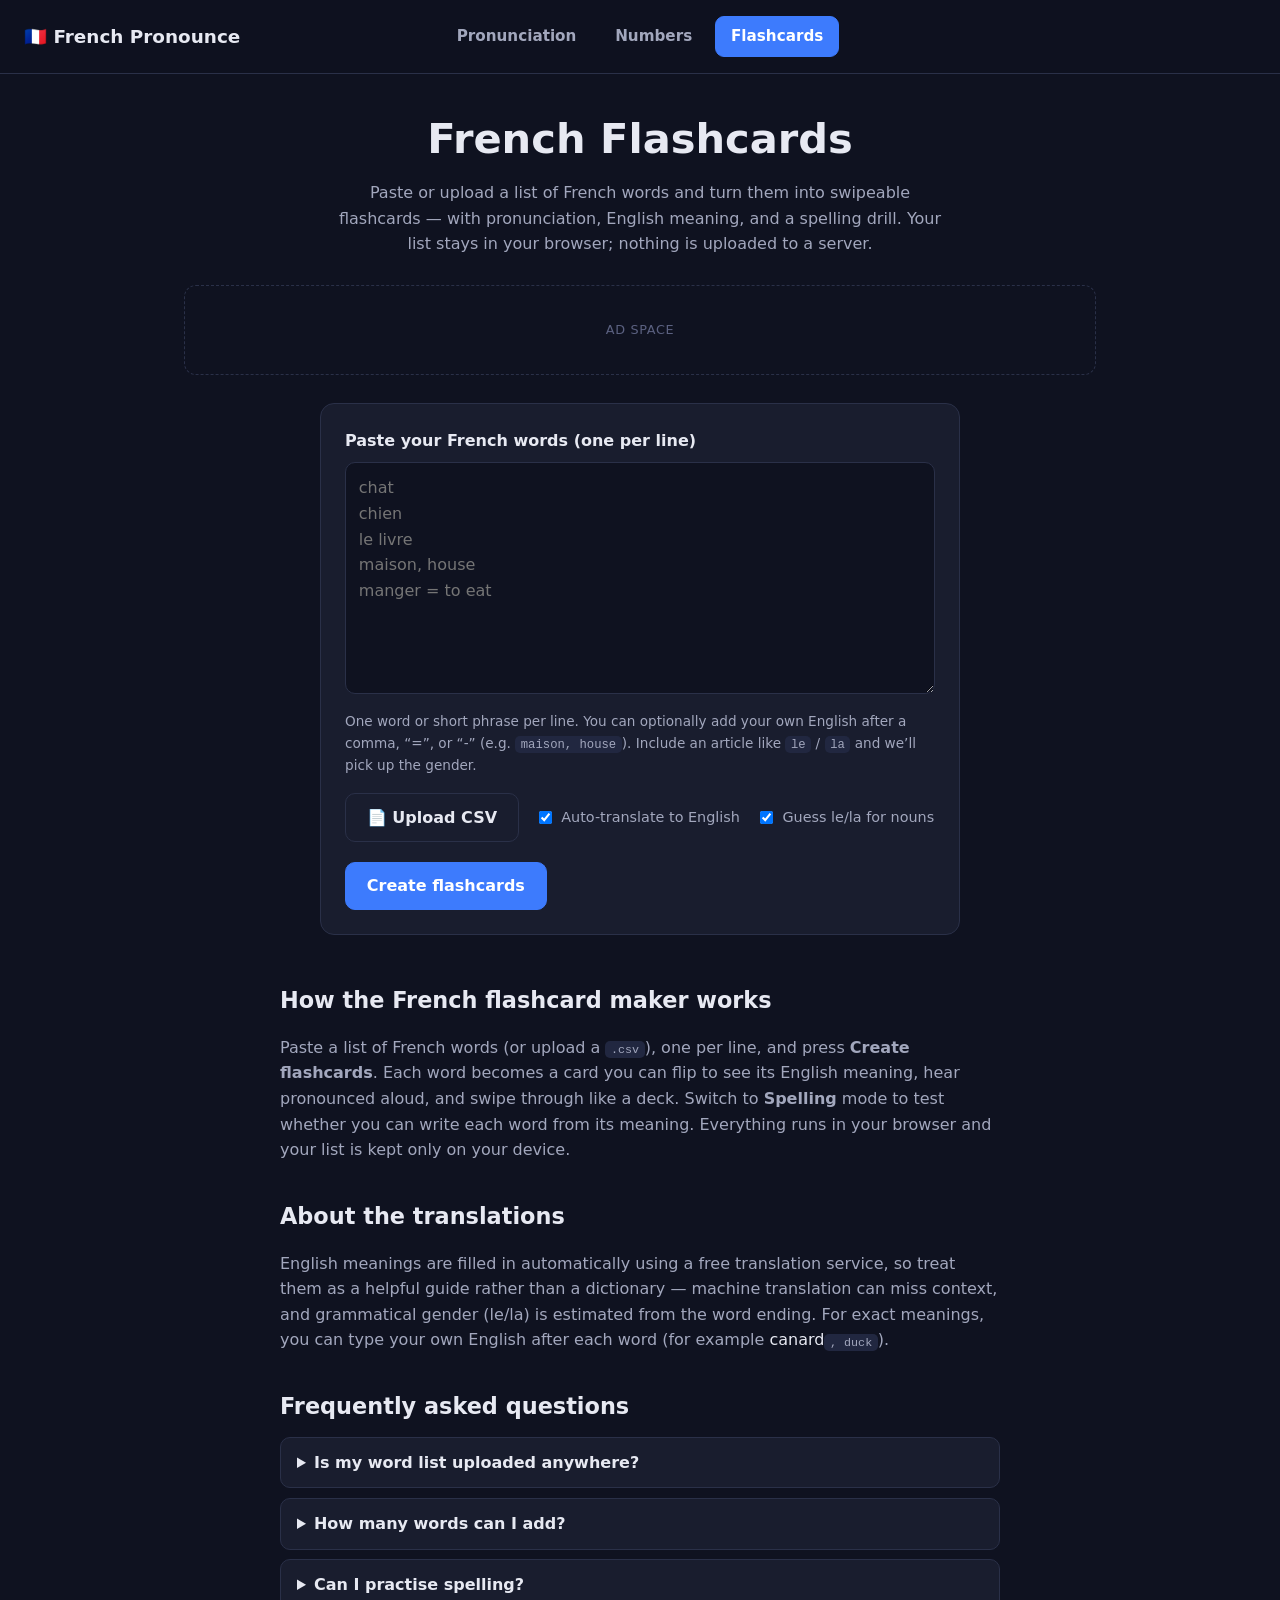
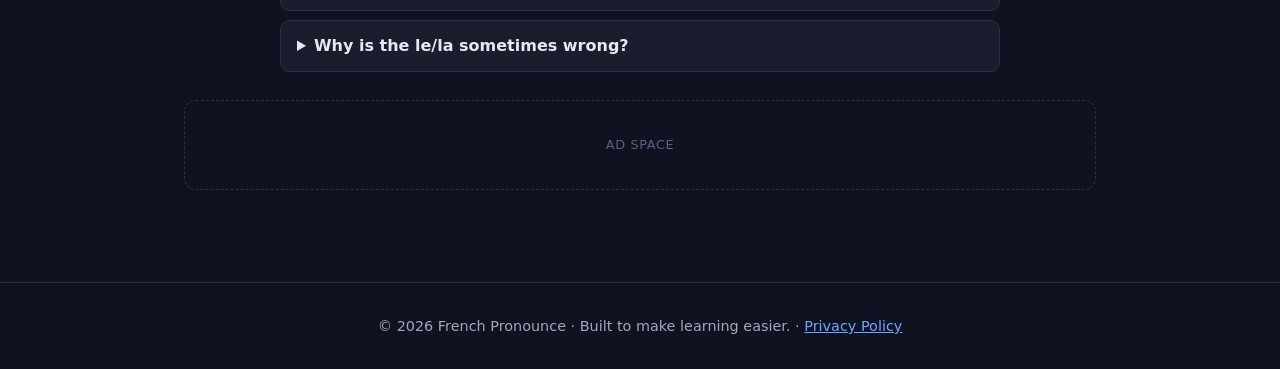
==== flashcards.html @ 73d0547c "Add flashcards feature New /flashcards.html page: paste or upload a CSV of French words and turn the" ====
<!DOCTYPE html>
<html lang="en">
<head>
  <meta charset="UTF-8" />
  <meta name="viewport" content="width=device-width, initial-scale=1.0" />

  <!-- ===== Google AdSense ===== -->
  <script async src="https://pagead2.googlesyndication.com/pagead/js/adsbygoogle.js?client=ca-pub-7837428081652147"
     crossorigin="anonymous"></script>

  <!-- ===== SEO ===== -->
  <title>French Flashcards Maker: Paste Words, Practise Free</title>
  <meta name="description" content="Turn any list of French words into instant flashcards. Auto-translated meanings, pronunciation, swipe to review, and a spelling drill. Paste or upload a CSV — free, all in your browser." />
  <meta name="keywords" content="French flashcards, French vocabulary practice, French spelling practice, learn French words, French flashcard maker, French vocabulary trainer" />
  <meta name="robots" content="index, follow" />
  <meta name="theme-color" content="#0f1220" />
  <link rel="canonical" href="https://frenchpronounce.com/flashcards.html" />
  <link rel="icon" href="favicon.svg" type="image/svg+xml" />

  <meta property="og:type" content="website" />
  <meta property="og:site_name" content="French Pronounce" />
  <meta property="og:title" content="French Flashcards Maker — Paste Words, Practise Free" />
  <meta property="og:description" content="Turn any list of French words into instant flashcards with pronunciation, meanings, and a spelling drill." />
  <meta property="og:url" content="https://frenchpronounce.com/flashcards.html" />
  <meta property="og:locale" content="en_US" />
  <meta property="og:image" content="https://frenchpronounce.com/og-image.png" />
  <meta name="twitter:card" content="summary_large_image" />
  <meta name="twitter:image" content="https://frenchpronounce.com/og-image.png" />

  <link rel="stylesheet" href="styles.css" />
</head>
<body>
  <nav class="nav">
    <a class="nav__brand" href="/">🇫🇷 French Pronounce</a>
    <div class="nav__links">
      <a href="/">Pronunciation</a>
      <a href="/numbers.html">Numbers</a>
      <a href="/flashcards.html" class="active">Flashcards</a>
    </div>
  </nav>

  <main>
    <div class="intro">
      <h1>French Flashcards</h1>
      <p>Paste or upload a list of French words and turn them into swipeable flashcards — with pronunciation, English meaning, and a spelling drill. Your list stays in your browser; nothing is uploaded to a server.</p>
    </div>

    <!-- Ad space (top) -->
    <aside class="ad-slot" aria-hidden="true">Ad space</aside>

    <!-- Shown only if the browser has no French voice installed -->
    <div id="voiceWarning" class="warn" hidden>
      Your device doesn’t seem to have a French voice installed, so playback may
      sound off. On Windows you can add one under
      <strong>Settings → Time &amp; language → Language &amp; region → Add a language → French</strong>.
    </div>

    <!-- ===== INPUT PANEL ===== -->
    <section id="inputPanel" class="fc-input">
      <label class="fc-label" for="pasteBox">Paste your French words (one per line)</label>
      <textarea id="pasteBox" rows="8" spellcheck="false"
        placeholder="chat&#10;chien&#10;le livre&#10;maison, house&#10;manger = to eat"></textarea>
      <p class="fc-help">
        One word or short phrase per line. You can optionally add your own English
        after a comma, “=”, or “-” (e.g. <code>maison, house</code>). Include an
        article like <code>le</code> / <code>la</code> and we’ll pick up the gender.
      </p>

      <div class="fc-input__row">
        <label class="fc-file">
          <input type="file" id="csvFile" accept=".csv,text/csv" hidden />
          <span class="btn btn--ghost">📄 Upload CSV</span>
        </label>
        <label class="fc-check"><input type="checkbox" id="autoTranslate" checked /> Auto-translate to English</label>
        <label class="fc-check"><input type="checkbox" id="guessGender" checked /> Guess le/la for nouns</label>
      </div>

      <button id="createBtn" class="btn" type="button">Create flashcards</button>
      <p id="inputMsg" class="fc-msg" hidden></p>
    </section>

    <!-- ===== DECK PANEL ===== -->
    <section id="deckPanel" hidden>
      <div class="fc-toolbar">
        <div class="fc-modes">
          <button class="pill active" data-mode="cards" type="button">Cards</button>
          <button class="pill" data-mode="spell" type="button">Spelling</button>
        </div>
        <div class="fc-actions">
          <button id="shuffleBtn" class="btn btn--ghost" type="button">🔀 Shuffle</button>
          <button id="restartBtn" class="btn btn--ghost" type="button">New list</button>
        </div>
      </div>

      <p id="progress" class="fc-progress"></p>
      <div id="translateStatus" class="fc-translate" hidden></div>

      <!-- CARDS MODE -->
      <div id="cardsMode">
        <div id="card" class="fc-card" role="button" tabindex="0" aria-label="Flashcard, tap to flip">
          <div class="fc-card__inner">
            <div class="fc-card__face fc-card__front">
              <span id="cardArticle" class="fc-card__article"></span>
              <span id="cardFrench" class="fc-card__french" lang="fr"></span>
              <button id="cardSpeak" class="btn btn--ghost" type="button">🔊 Hear it</button>
              <span class="fc-card__fliphint">tap to flip</span>
            </div>
            <div class="fc-card__face fc-card__back">
              <span id="cardEnglish" class="fc-card__english"></span>
              <span class="fc-card__fliphint">tap to flip back</span>
            </div>
          </div>
        </div>

        <div class="fc-nav">
          <button id="prevBtn" class="btn btn--ghost" type="button">← Prev</button>
          <button id="flipBtn" class="btn" type="button">Flip</button>
          <button id="nextBtn" class="btn btn--ghost" type="button">Next →</button>
        </div>
        <p class="fc-tip">Swipe left/right on the card, or use ← → arrow keys. Press Space to flip.</p>
      </div>

      <!-- SPELLING MODE -->
      <div id="spellMode" hidden>
        <div class="fc-spell">
          <p class="fc-spell__prompt">Type the French for:</p>
          <p id="spellEnglish" class="fc-spell__english"></p>
          <button id="spellHear" class="btn btn--ghost" type="button">🔊 Hear it</button>
          <input id="spellInput" type="text" lang="fr" autocomplete="off"
                 autocapitalize="off" spellcheck="false" placeholder="type the French word…" />
          <div class="fc-spell__actions">
            <button id="spellCheck" class="btn" type="button">Check</button>
            <button id="spellSkip" class="btn btn--ghost" type="button">Skip / reveal</button>
          </div>
          <p id="spellFeedback" class="fc-spell__feedback" hidden></p>
          <p id="spellScore" class="fc-spell__score"></p>
        </div>
      </div>
    </section>

    <!-- ===== Readable content for humans, search engines, and AI ===== -->
    <section class="prose">
      <h2>How the French flashcard maker works</h2>
      <p>Paste a list of French words (or upload a <code>.csv</code>), one per line, and press <strong>Create flashcards</strong>. Each word becomes a card you can flip to see its English meaning, hear pronounced aloud, and swipe through like a deck. Switch to <strong>Spelling</strong> mode to test whether you can write each word from its meaning. Everything runs in your browser and your list is kept only on your device.</p>

      <h2>About the translations</h2>
      <p>English meanings are filled in automatically using a free translation service, so treat them as a helpful guide rather than a dictionary — machine translation can miss context, and grammatical gender (le/la) is estimated from the word ending. For exact meanings, you can type your own English after each word (for example <span lang="fr">canard</span><code>, duck</code>).</p>

      <h2 id="faq">Frequently asked questions</h2>
      <div class="faq">
        <details>
          <summary>Is my word list uploaded anywhere?</summary>
          <p>No. Your list is processed in your own browser and stored locally on your device. Only the individual words are sent to the translation service to fetch a meaning.</p>
        </details>
        <details>
          <summary>How many words can I add?</summary>
          <p>You can add hundreds at once. Very large lists take longer because each word is translated individually, and the free translation service has daily limits — if translations stop, try again later or add your own English.</p>
        </details>
        <details>
          <summary>Can I practise spelling?</summary>
          <p>Yes. Switch to <strong>Spelling</strong> mode and type the French word from its English meaning (you can also hear it first). We tell you if you’re correct, and flag when only the accents are off.</p>
        </details>
        <details>
          <summary>Why is the le/la sometimes wrong?</summary>
          <p>Gender is guessed from the word’s ending, which is right most of the time but not always. Include the article yourself (e.g. <span lang="fr">la table</span>) for accuracy.</p>
        </details>
      </div>
    </section>

    <!-- Ad space (bottom) -->
    <aside class="ad-slot" aria-hidden="true">Ad space</aside>
  </main>

  <footer>
    &copy; 2026 French Pronounce · Built to make learning easier. · <a href="/privacy.html">Privacy Policy</a>
  </footer>

  <script src="/flashcards.js" defer></script>
</body>
</html>
---- styles.css ----
/* ===========================================================
   styles.css — French Pronunciation
   Beginner notes:
   - Colors live as "variables" in :root below. Change them once
     here and the whole site updates.
   - No build tools. Just edit and refresh the browser.
   =========================================================== */

:root {
  --bg: #0f1220;
  --surface: #191d2e;
  --surface-2: #212740;
  --text: #e7e9f2;
  --muted: #a2a7bd;
  --accent: #6ea8fe;
  --accent-strong: #3d7bfd;
  --border: #2a3048;
  --radius: 14px;
  --maxw: 960px;
}

* { box-sizing: border-box; }

body {
  margin: 0;
  font-family: system-ui, -apple-system, "Segoe UI", Roboto, sans-serif;
  line-height: 1.6;
  color: var(--text);
  background: var(--bg);
}

/* ---- Top bar ---- */
/* 3-column grid: brand on the left, nav links centered, right column
   left empty for balance so the links sit in the middle of the bar. */
.nav {
  position: sticky;
  top: 0;
  z-index: 10;
  display: grid;
  grid-template-columns: 1fr auto 1fr;
  align-items: center;
  gap: 1rem;
  padding: 1rem 1.5rem;
  background: rgba(15, 18, 32, 0.9);
  backdrop-filter: blur(8px);
  border-bottom: 1px solid var(--border);
}

.nav__brand {
  justify-self: start;
  font-weight: 700;
  font-size: 1.15rem;
  color: var(--text);
  text-decoration: none;
  display: flex;
  align-items: center;
  gap: 0.5rem;
}

.nav__links { justify-self: center; }

/* On narrow phones, stack the brand above the centered links. */
@media (max-width: 560px) {
  .nav { grid-template-columns: 1fr; justify-items: center; gap: 0.6rem; }
  .nav__brand { justify-self: center; }
}

/* ---- Page container ---- */
main {
  max-width: var(--maxw);
  margin: 0 auto;
  padding: 2rem 1.5rem 4rem;
}

.intro { text-align: center; margin-bottom: 1.5rem; }
.intro h1 { font-size: clamp(1.8rem, 4vw, 2.6rem); margin: 0 0 0.5rem; }
.intro p { color: var(--muted); margin: 0 auto; max-width: 620px; }

/* ---- Controls (speed + hint) ---- */
.controls {
  display: flex;
  flex-wrap: wrap;
  align-items: center;
  justify-content: center;
  gap: 0.6rem;
  margin: 1.25rem 0 1.75rem;
}
.controls .label { color: var(--muted); font-size: 0.9rem; }

.pill {
  background: var(--surface);
  color: var(--text);
  border: 1px solid var(--border);
  border-radius: 999px;
  padding: 0.45rem 1rem;
  font: inherit;
  font-size: 0.9rem;
  cursor: pointer;
}
.pill:hover { border-color: var(--accent); }
.pill.active { background: var(--accent-strong); border-color: var(--accent-strong); color: #fff; }

/* ---- Tabs ---- */
.tabs {
  display: flex;
  justify-content: center;
  gap: 0.5rem;
  margin-bottom: 1.5rem;
  flex-wrap: wrap;
}
.tab {
  background: transparent;
  color: var(--muted);
  border: 1px solid var(--border);
  border-radius: 10px;
  padding: 0.55rem 1.1rem;
  font: inherit;
  font-weight: 600;
  cursor: pointer;
}
.tab:hover { color: var(--text); }
.tab.active { background: var(--surface); color: var(--text); border-color: var(--accent); }

.panel { display: none; }
.panel.active { display: block; }

.section-title {
  font-size: 1.1rem;
  color: var(--muted);
  margin: 1.5rem 0 0.75rem;
  font-weight: 600;
}

/* ---- Tile grid ---- */
.grid {
  display: grid;
  gap: 0.85rem;
}
.grid--alphabet { grid-template-columns: repeat(auto-fill, minmax(90px, 1fr)); }
.grid--combos   { grid-template-columns: repeat(auto-fill, minmax(220px, 1fr)); }

/* A clickable pronunciation tile */
.tile {
  text-align: left;
  background: var(--surface);
  border: 1px solid var(--border);
  border-radius: var(--radius);
  padding: 0.9rem 1rem;
  cursor: default;
  color: var(--text);
  font: inherit;
  text-align: left;
  transition: transform 0.06s ease, border-color 0.15s ease, background 0.15s ease;
  display: flex;
  flex-direction: column;
  gap: 0.15rem;
}
/* Alphabet tiles are <button>s — the whole tile is clickable. */
button.tile { cursor: pointer; }
button.tile:hover { border-color: var(--accent); background: var(--surface-2); }
button.tile:active { transform: scale(0.97); }
.tile.speaking { border-color: var(--accent); box-shadow: 0 0 0 2px rgba(110,168,254,0.35); }

.tile__grapheme { font-size: 1.6rem; font-weight: 700; line-height: 1.1; }
.tile__ipa { color: var(--accent); font-size: 0.95rem; }
.tile__hint { color: var(--muted); font-size: 0.85rem; }

/* The two play buttons inside a combo tile */
.tile__actions {
  display: flex;
  flex-wrap: wrap;
  gap: 0.4rem;
  margin-top: 0.6rem;
}
.chip {
  background: var(--surface-2);
  border: 1px solid var(--border);
  border-radius: 999px;
  padding: 0.3rem 0.75rem;
  font: inherit;
  font-size: 0.85rem;
  color: var(--text);
  cursor: pointer;
}
.chip:hover { border-color: var(--accent); }
.chip .play { color: var(--accent); margin-right: 0.15rem; font-size: 0.75rem; }

/* The "sound" button is the primary one — give it a subtle accent tint. */
.chip--sound {
  background: rgba(61, 123, 253, 0.15);
  border-color: var(--accent-strong);
  font-weight: 600;
}
.chip--sound:hover { background: rgba(61, 123, 253, 0.28); }

/* Small speaker icon on alphabet tiles */
.tile__row { display: flex; align-items: baseline; justify-content: space-between; }
.tile__spk { color: var(--muted); font-size: 0.9rem; }

/* ---- Warning banner (no French voice) ---- */
.warn {
  background: #3a2a12;
  border: 1px solid #6b4e1f;
  color: #ffd79a;
  border-radius: 10px;
  padding: 0.75rem 1rem;
  margin-bottom: 1.25rem;
  font-size: 0.9rem;
}

/* ---- Ad space placeholder ----
   Replace the contents of any .ad-slot with your Google AdSense
   snippet when you're approved. Until then it just shows a label. */
.ad-slot {
  display: flex;
  align-items: center;
  justify-content: center;
  min-height: 90px;
  margin: 1.75rem auto;
  border: 1px dashed var(--border);
  border-radius: 12px;
  color: #5b6180;
  font-size: 0.8rem;
  letter-spacing: 0.05em;
  text-transform: uppercase;
}

/* ---- Readable content / FAQ section ---- */
.prose {
  max-width: 720px;
  margin: 3rem auto 0;
}
.prose h2 {
  font-size: 1.4rem;
  margin: 2.25rem 0 0.5rem;
}
.prose p { color: var(--muted); }
.prose [lang="fr"] { color: var(--text); }

.faq { margin-top: 0.75rem; }
.faq details {
  border: 1px solid var(--border);
  border-radius: 10px;
  padding: 0.75rem 1rem;
  margin-bottom: 0.6rem;
  background: var(--surface);
}
.faq summary {
  cursor: pointer;
  font-weight: 600;
  color: var(--text);
  list-style-position: inside;
}
.faq summary:hover { color: var(--accent); }
.faq details[open] summary { margin-bottom: 0.5rem; }
.faq p { margin: 0; }

/* ---- Footer ---- */
footer {
  border-top: 1px solid var(--border);
  color: var(--muted);
  text-align: center;
  padding: 2rem 1.5rem;
  font-size: 0.9rem;
}
footer a { color: var(--accent); }

/* Links inside prose content */
.prose a { color: var(--accent); }
.nav__links { display: flex; gap: 0.4rem; }
.nav__links a {
  color: var(--muted);
  text-decoration: none;
  padding: 0.45rem 0.95rem;
  border-radius: 9px;
  font-size: 0.95rem;
  font-weight: 600;
  border: 1px solid transparent;
  transition: background 0.15s ease, color 0.15s ease, border-color 0.15s ease;
}
.nav__links a:hover {
  color: var(--text);
  background: var(--surface-2);
  border-color: var(--border);
}
/* Current page: a clear solid-blue pill so you always know where you are. */
.nav__links a.active {
  color: #fff;
  background: var(--accent-strong);
  border-color: var(--accent-strong);
}
.nav__links a.active:hover { background: var(--accent); }

/* ---- Number tiles ---- */
.grid--nums { grid-template-columns: repeat(auto-fill, minmax(140px, 1fr)); }
.tile__num { font-size: 1.6rem; font-weight: 700; color: var(--accent); line-height: 1.1; }
.tile__word { font-size: 1.15rem; font-weight: 600; color: var(--text); }

/* ===========================================================
   Buttons (shared)
   =========================================================== */
.btn {
  display: inline-block;
  background: var(--accent-strong);
  color: #fff;
  border: 1px solid var(--accent-strong);
  border-radius: 10px;
  padding: 0.65rem 1.3rem;
  font: inherit;
  font-weight: 600;
  cursor: pointer;
}
.btn:hover { background: var(--accent); border-color: var(--accent); }
.btn--ghost {
  background: transparent;
  color: var(--text);
  border: 1px solid var(--border);
}
.btn--ghost:hover { background: var(--surface-2); border-color: var(--accent); }

/* ===========================================================
   Flashcards
   =========================================================== */
.fc-input {
  max-width: 640px;
  margin: 0 auto;
  background: var(--surface);
  border: 1px solid var(--border);
  border-radius: var(--radius);
  padding: 1.5rem;
}
.fc-label { display: block; font-weight: 600; margin-bottom: 0.5rem; }
#pasteBox {
  width: 100%;
  background: var(--bg);
  color: var(--text);
  border: 1px solid var(--border);
  border-radius: 10px;
  padding: 0.8rem;
  font: inherit;
  resize: vertical;
}
#pasteBox:focus { outline: 2px solid var(--accent); border-color: transparent; }
.fc-help { color: var(--muted); font-size: 0.85rem; margin: 0.6rem 0 1rem; }
.fc-help code, .prose code {
  background: var(--surface-2);
  padding: 0.1rem 0.35rem;
  border-radius: 5px;
  font-size: 0.9em;
}
.fc-input__row {
  display: flex;
  flex-wrap: wrap;
  align-items: center;
  gap: 1rem;
  margin-bottom: 1.25rem;
}
.fc-check { color: var(--muted); font-size: 0.9rem; display: inline-flex; align-items: center; gap: 0.4rem; cursor: pointer; }
.fc-file { cursor: pointer; }
.fc-msg { color: var(--accent); font-size: 0.9rem; margin-top: 0.75rem; }

.fc-toolbar {
  display: flex;
  flex-wrap: wrap;
  justify-content: space-between;
  align-items: center;
  gap: 0.75rem;
  margin-bottom: 0.75rem;
}
.fc-modes { display: flex; gap: 0.5rem; }
.fc-actions { display: flex; gap: 0.5rem; }
.fc-progress { text-align: center; color: var(--muted); font-size: 0.9rem; margin: 0.25rem 0 1rem; }
.fc-translate {
  text-align: center;
  color: #ffd79a;
  background: #3a2a12;
  border: 1px solid #6b4e1f;
  border-radius: 8px;
  padding: 0.5rem 0.75rem;
  font-size: 0.85rem;
  margin-bottom: 1rem;
}

/* The card itself (3D flip) */
.fc-card {
  max-width: 460px;
  margin: 0 auto;
  height: 260px;
  perspective: 1200px;
  cursor: pointer;
  outline: none;
}
.fc-card__inner {
  position: relative;
  width: 100%;
  height: 100%;
  transition: transform 0.5s;
  transform-style: preserve-3d;
}
.fc-card.flipped .fc-card__inner { transform: rotateY(180deg); }
.fc-card__face {
  position: absolute;
  inset: 0;
  backface-visibility: hidden;
  -webkit-backface-visibility: hidden;
  display: flex;
  flex-direction: column;
  align-items: center;
  justify-content: center;
  gap: 0.75rem;
  padding: 1.5rem;
  text-align: center;
  background: var(--surface);
  border: 1px solid var(--border);
  border-radius: var(--radius);
}
.fc-card__back { transform: rotateY(180deg); background: var(--surface-2); }
.fc-card__article { color: var(--accent); font-size: 1.05rem; font-weight: 600; }
.fc-card__article.is-est { color: var(--muted); }
.fc-card__french { font-size: 2.2rem; font-weight: 700; line-height: 1.15; }
.fc-card__english { font-size: 1.8rem; font-weight: 600; }
.fc-card__fliphint { color: var(--muted); font-size: 0.8rem; margin-top: 0.25rem; }

.fc-nav {
  display: flex;
  justify-content: center;
  align-items: center;
  gap: 0.75rem;
  margin: 1.25rem 0 0.5rem;
}
.fc-tip { text-align: center; color: var(--muted); font-size: 0.85rem; }

/* Spelling drill */
.fc-spell {
  max-width: 460px;
  margin: 0 auto;
  background: var(--surface);
  border: 1px solid var(--border);
  border-radius: var(--radius);
  padding: 1.75rem 1.5rem;
  text-align: center;
}
.fc-spell__prompt { color: var(--muted); margin: 0 0 0.25rem; }
.fc-spell__english { font-size: 1.6rem; font-weight: 700; margin: 0 0 1rem; }
#spellInput {
  width: 100%;
  background: var(--bg);
  color: var(--text);
  border: 1px solid var(--border);
  border-radius: 10px;
  padding: 0.75rem 0.9rem;
  font: inherit;
  font-size: 1.1rem;
  text-align: center;
  margin-bottom: 1rem;
}
#spellInput:focus { outline: 2px solid var(--accent); border-color: transparent; }
.fc-spell__actions { display: flex; justify-content: center; gap: 0.6rem; }
.fc-spell__feedback { margin: 1rem 0 0; font-weight: 600; }
.fc-spell__feedback.ok { color: #7ee0a0; }
.fc-spell__feedback.warn { color: #ffd79a; }
.fc-spell__feedback.bad { color: #ff9a9a; }
.fc-spell__score { color: var(--muted); font-size: 0.9rem; margin: 0.75rem 0 0; }

@media (max-width: 560px) {
  .fc-card__french { font-size: 1.9rem; }
  .fc-card__english { font-size: 1.5rem; }
}
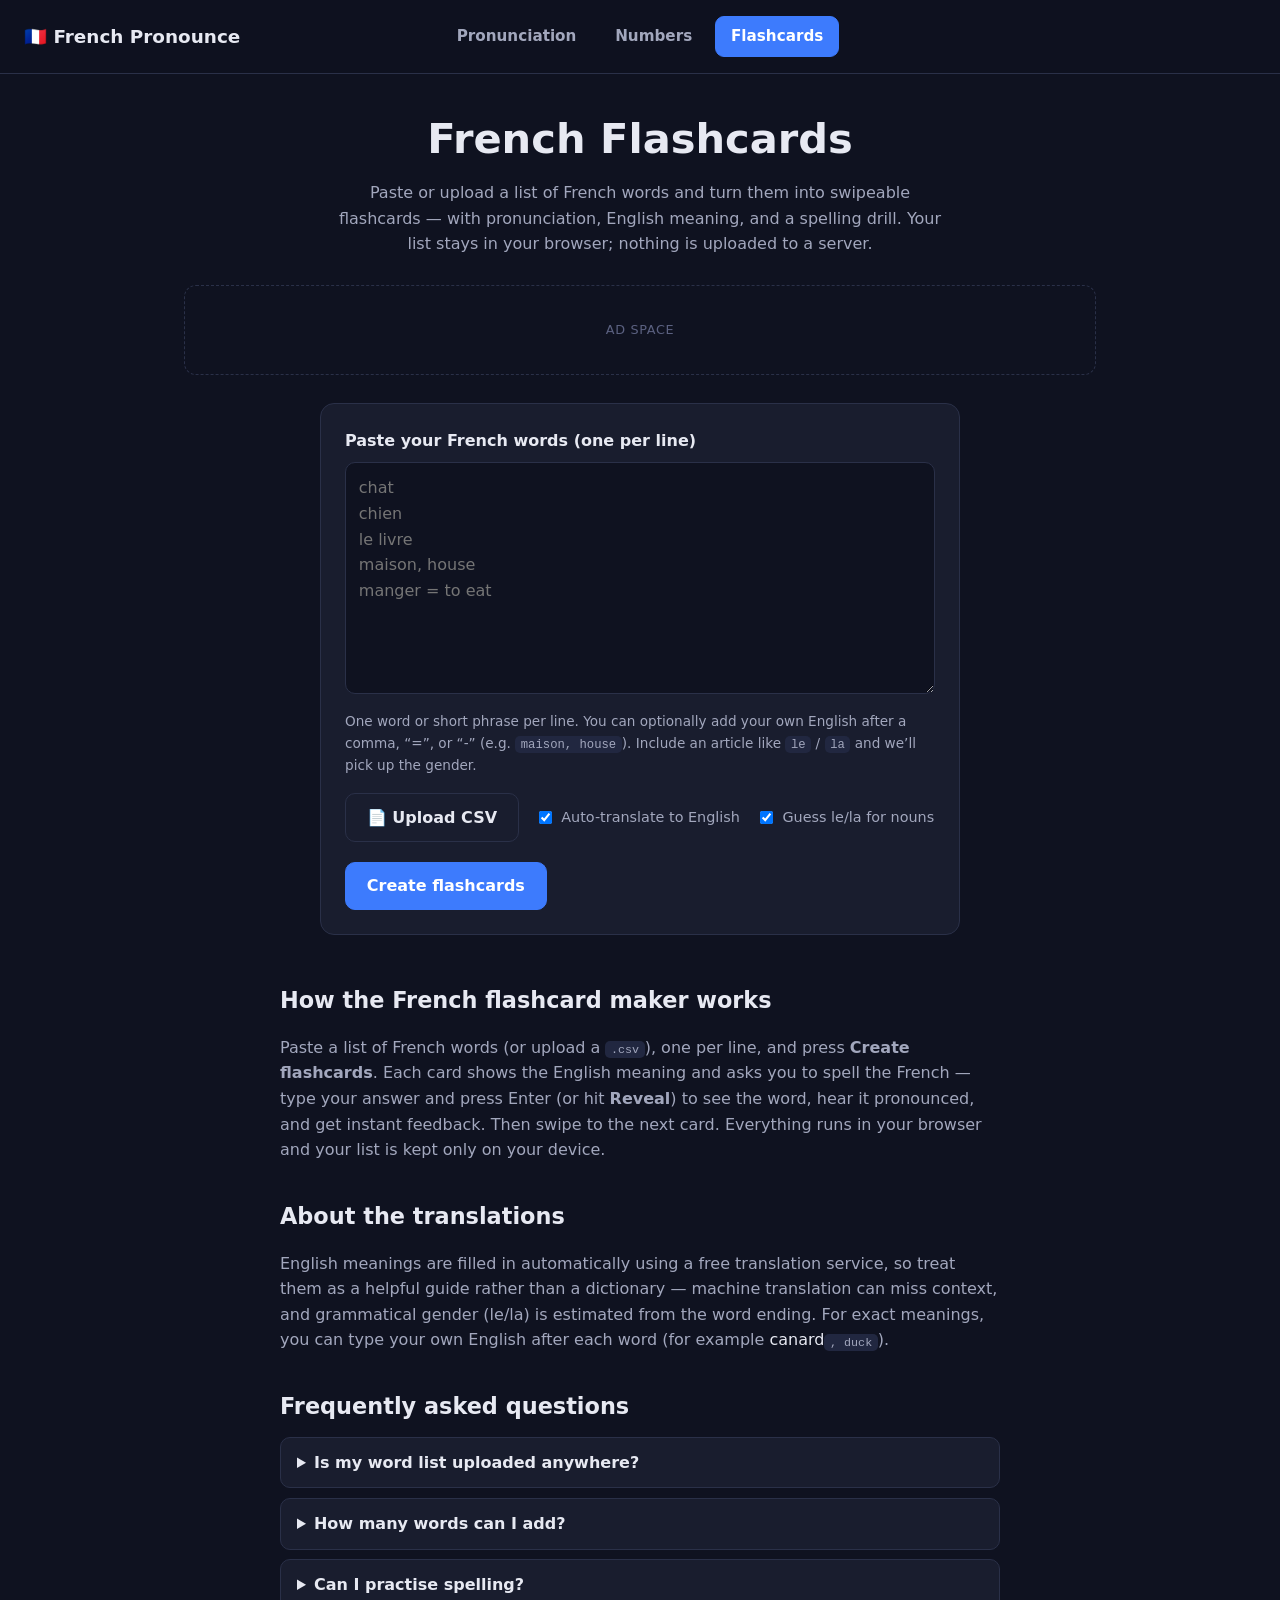
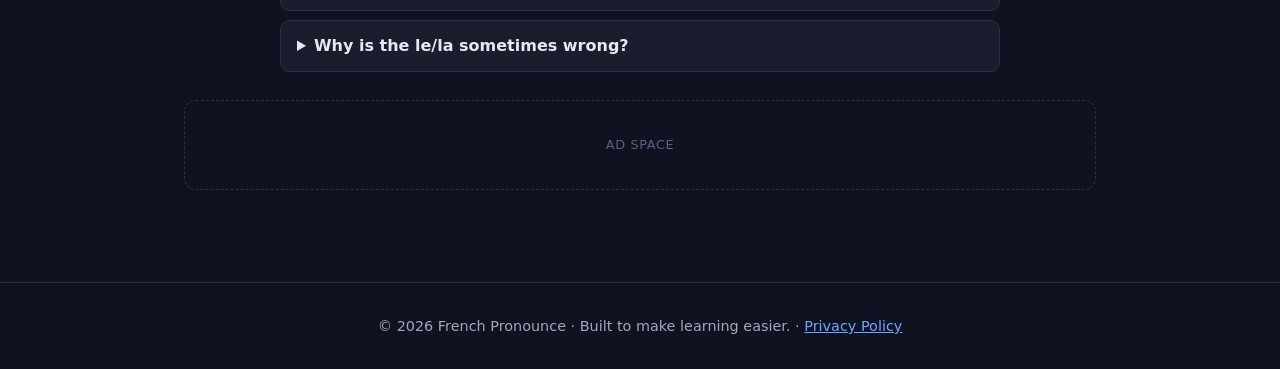
==== commit a78893c4: "Merge spelling into the flashcard flow Replace the separate Cards/Spelling modes with one flow: each" ====
--- a/flashcards.html
+++ b/flashcards.html
@@ -82,9 +82,9 @@
     <!-- ===== DECK PANEL ===== -->
     <section id="deckPanel" hidden>
       <div class="fc-toolbar">
-        <div class="fc-modes">
-          <button class="pill active" data-mode="cards" type="button">Cards</button>
-          <button class="pill" data-mode="spell" type="button">Spelling</button>
+        <div class="fc-progress-wrap">
+          <span id="progress" class="fc-progress"></span>
+          <span id="score" class="fc-score"></span>
         </div>
         <div class="fc-actions">
           <button id="shuffleBtn" class="btn btn--ghost" type="button">🔀 Shuffle</button>
@@ -92,56 +92,43 @@
         </div>
       </div>
 
-      <p id="progress" class="fc-progress"></p>
       <div id="translateStatus" class="fc-translate" hidden></div>
 
-      <!-- CARDS MODE -->
-      <div id="cardsMode">
-        <div id="card" class="fc-card" role="button" tabindex="0" aria-label="Flashcard, tap to flip">
-          <div class="fc-card__inner">
-            <div class="fc-card__face fc-card__front">
-              <span id="cardArticle" class="fc-card__article"></span>
-              <span id="cardFrench" class="fc-card__french" lang="fr"></span>
-              <button id="cardSpeak" class="btn btn--ghost" type="button">🔊 Hear it</button>
-              <span class="fc-card__fliphint">tap to flip</span>
-            </div>
-            <div class="fc-card__face fc-card__back">
-              <span id="cardEnglish" class="fc-card__english"></span>
-              <span class="fc-card__fliphint">tap to flip back</span>
-            </div>
+      <div id="card" class="fc-card">
+        <!-- Question stage: recall & spell -->
+        <div id="stageQ" class="fc-stage">
+          <span class="fc-stage__label">Spell the French for</span>
+          <span id="cardEnglish" class="fc-stage__english"></span>
+          <button id="hearHint" class="btn btn--ghost" type="button">🔊 Hear it</button>
+          <input id="spellInput" type="text" lang="fr" autocomplete="off"
+                 autocapitalize="off" spellcheck="false" placeholder="type the French word…" />
+          <div class="fc-stage__actions">
+            <button id="checkBtn" class="btn" type="button">Check</button>
+            <button id="revealBtn" class="btn btn--ghost" type="button">Reveal</button>
           </div>
         </div>
 
-        <div class="fc-nav">
-          <button id="prevBtn" class="btn btn--ghost" type="button">← Prev</button>
-          <button id="flipBtn" class="btn" type="button">Flip</button>
-          <button id="nextBtn" class="btn btn--ghost" type="button">Next →</button>
+        <!-- Answer stage: reveal & pronounce -->
+        <div id="stageA" class="fc-stage" hidden>
+          <span id="cardArticle" class="fc-card__article"></span>
+          <span id="cardFrench" class="fc-card__french" lang="fr"></span>
+          <span id="cardEnglishSm" class="fc-card__english-sm"></span>
+          <button id="cardSpeak" class="btn btn--ghost" type="button">🔊 Hear it</button>
+          <p id="cardFeedback" class="fc-card__feedback"></p>
         </div>
-        <p class="fc-tip">Swipe left/right on the card, or use ← → arrow keys. Press Space to flip.</p>
       </div>
 
-      <!-- SPELLING MODE -->
-      <div id="spellMode" hidden>
-        <div class="fc-spell">
-          <p class="fc-spell__prompt">Type the French for:</p>
-          <p id="spellEnglish" class="fc-spell__english"></p>
-          <button id="spellHear" class="btn btn--ghost" type="button">🔊 Hear it</button>
-          <input id="spellInput" type="text" lang="fr" autocomplete="off"
-                 autocapitalize="off" spellcheck="false" placeholder="type the French word…" />
-          <div class="fc-spell__actions">
-            <button id="spellCheck" class="btn" type="button">Check</button>
-            <button id="spellSkip" class="btn btn--ghost" type="button">Skip / reveal</button>
-          </div>
-          <p id="spellFeedback" class="fc-spell__feedback" hidden></p>
-          <p id="spellScore" class="fc-spell__score"></p>
-        </div>
+      <div class="fc-nav">
+        <button id="prevBtn" class="btn btn--ghost" type="button">← Prev</button>
+        <button id="nextBtn" class="btn" type="button">Next →</button>
       </div>
+      <p class="fc-tip">Type your answer and press Enter, or hit Reveal. Swipe or use ← → to move between cards.</p>
     </section>
 
     <!-- ===== Readable content for humans, search engines, and AI ===== -->
     <section class="prose">
       <h2>How the French flashcard maker works</h2>
-      <p>Paste a list of French words (or upload a <code>.csv</code>), one per line, and press <strong>Create flashcards</strong>. Each word becomes a card you can flip to see its English meaning, hear pronounced aloud, and swipe through like a deck. Switch to <strong>Spelling</strong> mode to test whether you can write each word from its meaning. Everything runs in your browser and your list is kept only on your device.</p>
+      <p>Paste a list of French words (or upload a <code>.csv</code>), one per line, and press <strong>Create flashcards</strong>. Each card shows the English meaning and asks you to spell the French — type your answer and press Enter (or hit <strong>Reveal</strong>) to see the word, hear it pronounced, and get instant feedback. Then swipe to the next card. Everything runs in your browser and your list is kept only on your device.</p>
 
       <h2>About the translations</h2>
       <p>English meanings are filled in automatically using a free translation service, so treat them as a helpful guide rather than a dictionary — machine translation can miss context, and grammatical gender (le/la) is estimated from the word ending. For exact meanings, you can type your own English after each word (for example <span lang="fr">canard</span><code>, duck</code>).</p>
@@ -158,7 +145,7 @@
         </details>
         <details>
           <summary>Can I practise spelling?</summary>
-          <p>Yes. Switch to <strong>Spelling</strong> mode and type the French word from its English meaning (you can also hear it first). We tell you if you’re correct, and flag when only the accents are off.</p>
+          <p>Yes — spelling is built into every card. You type the French word from its English meaning (and can hear it first). We tell you if you’re correct, and flag when only the accents are off, then reveal the word.</p>
         </details>
         <details>
           <summary>Why is the le/la sometimes wrong?</summary>
--- a/styles.css
+++ b/styles.css
@@ -20,6 +20,7 @@
 }
 
 * { box-sizing: border-box; }
+[hidden] { display: none !important; }
 
 body {
   margin: 0;
@@ -381,45 +382,43 @@
   margin-bottom: 1rem;
 }
 
-/* The card itself (3D flip) */
+/* Score next to the progress counter */
+.fc-progress-wrap { display: flex; align-items: baseline; gap: 0.85rem; }
+.fc-score { color: var(--muted); font-size: 0.9rem; }
+
+/* The card: one box that swaps between a question and answer stage */
 .fc-card {
-  max-width: 460px;
+  max-width: 480px;
   margin: 0 auto;
-  height: 260px;
-  perspective: 1200px;
-  cursor: pointer;
-  outline: none;
-}
-.fc-card__inner {
-  position: relative;
+  min-height: 300px;
+  display: flex;
+  align-items: center;
+  justify-content: center;
+  padding: 1.75rem 1.5rem;
+  text-align: center;
+  background: var(--surface);
+  border: 1px solid var(--border);
+  border-radius: var(--radius);
+}
+.fc-stage {
+  display: flex;
+  flex-direction: column;
+  align-items: center;
+  gap: 0.85rem;
   width: 100%;
-  height: 100%;
-  transition: transform 0.5s;
-  transform-style: preserve-3d;
-}
-.fc-card.flipped .fc-card__inner { transform: rotateY(180deg); }
-.fc-card__face {
-  position: absolute;
-  inset: 0;
-  backface-visibility: hidden;
-  -webkit-backface-visibility: hidden;
-  display: flex;
-  flex-direction: column;
-  align-items: center;
-  justify-content: center;
-  gap: 0.75rem;
-  padding: 1.5rem;
-  text-align: center;
-  background: var(--surface);
-  border: 1px solid var(--border);
-  border-radius: var(--radius);
-}
-.fc-card__back { transform: rotateY(180deg); background: var(--surface-2); }
+}
+.fc-stage__label { color: var(--muted); font-size: 0.95rem; }
+.fc-stage__english { font-size: 1.9rem; font-weight: 700; line-height: 1.15; }
+.fc-stage__actions { display: flex; gap: 0.6rem; }
+
 .fc-card__article { color: var(--accent); font-size: 1.05rem; font-weight: 600; }
 .fc-card__article.is-est { color: var(--muted); }
-.fc-card__french { font-size: 2.2rem; font-weight: 700; line-height: 1.15; }
-.fc-card__english { font-size: 1.8rem; font-weight: 600; }
-.fc-card__fliphint { color: var(--muted); font-size: 0.8rem; margin-top: 0.25rem; }
+.fc-card__french { font-size: 2.3rem; font-weight: 700; line-height: 1.15; }
+.fc-card__english-sm { color: var(--muted); font-size: 1.1rem; }
+.fc-card__feedback { font-weight: 600; margin: 0.25rem 0 0; min-height: 1.2em; }
+.fc-card__feedback.ok { color: #7ee0a0; }
+.fc-card__feedback.warn { color: #ffd79a; }
+.fc-card__feedback.bad { color: #ff9a9a; }
 
 .fc-nav {
   display: flex;
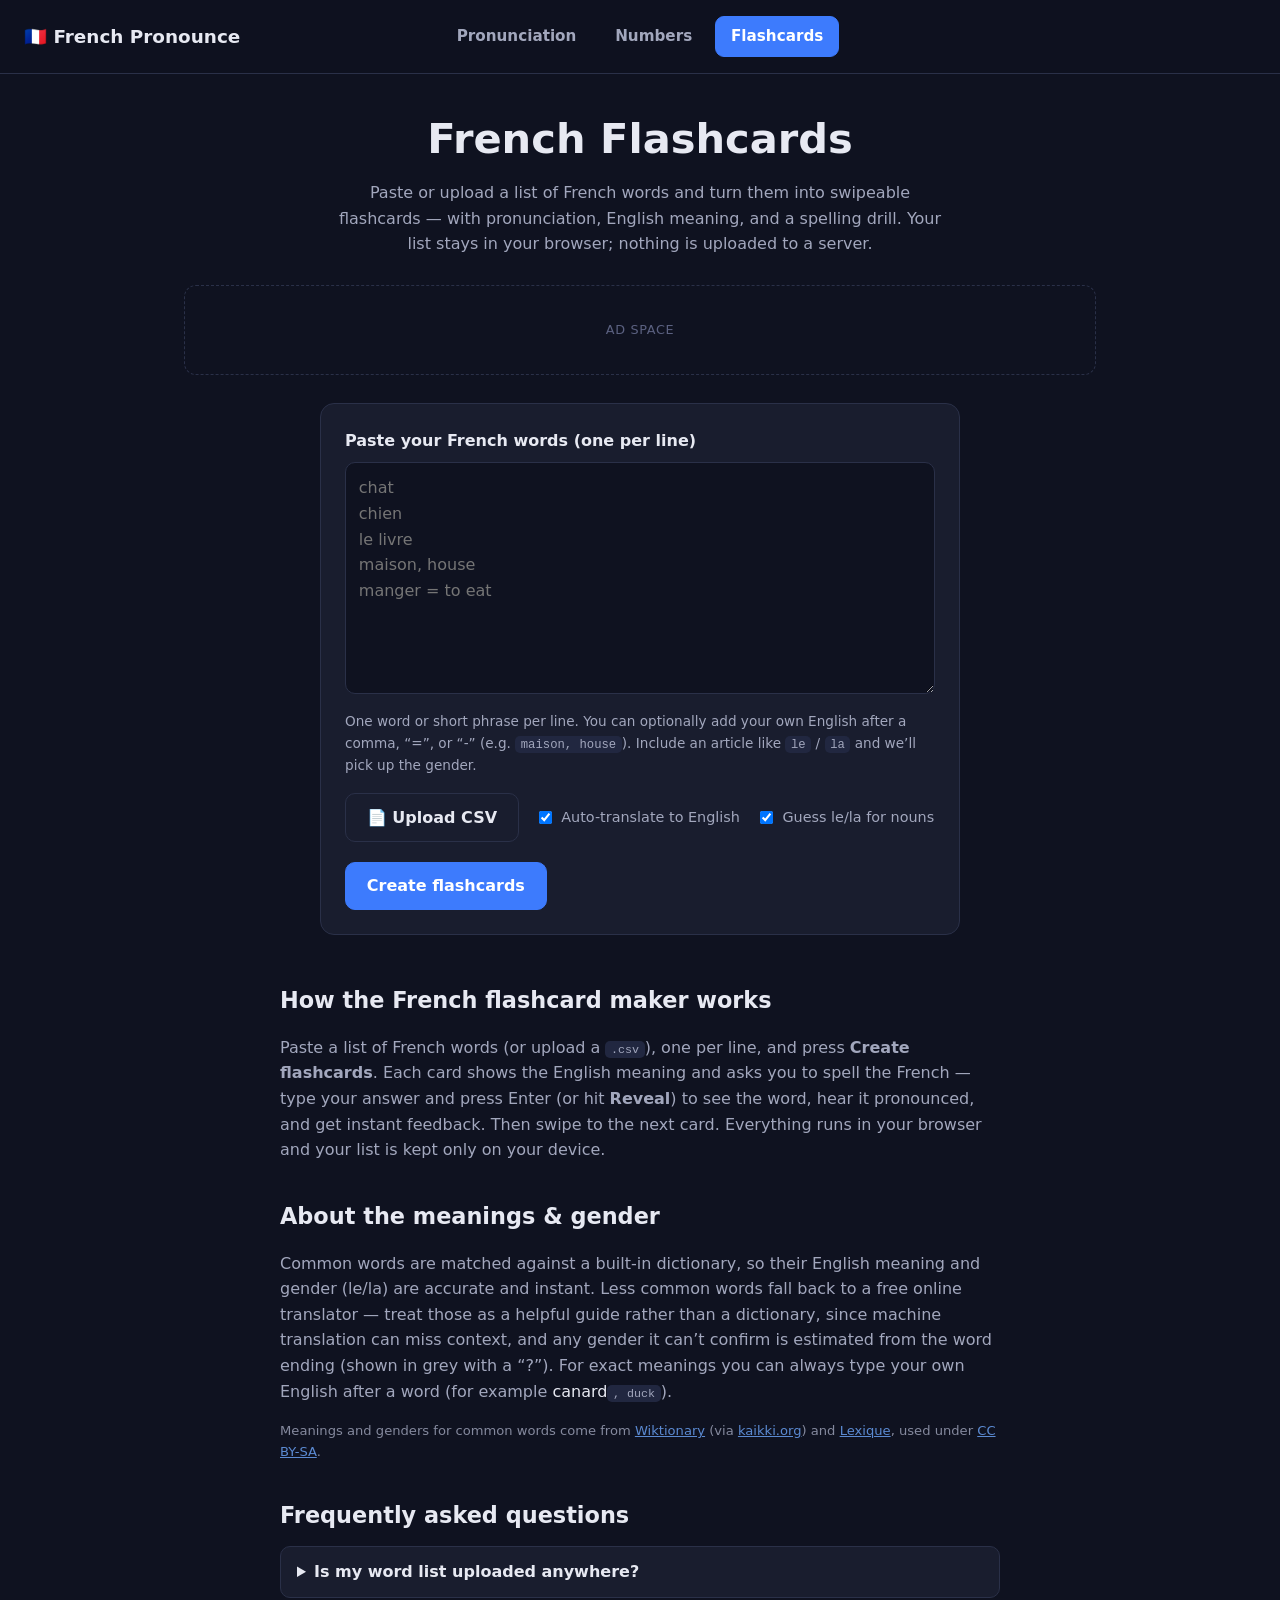
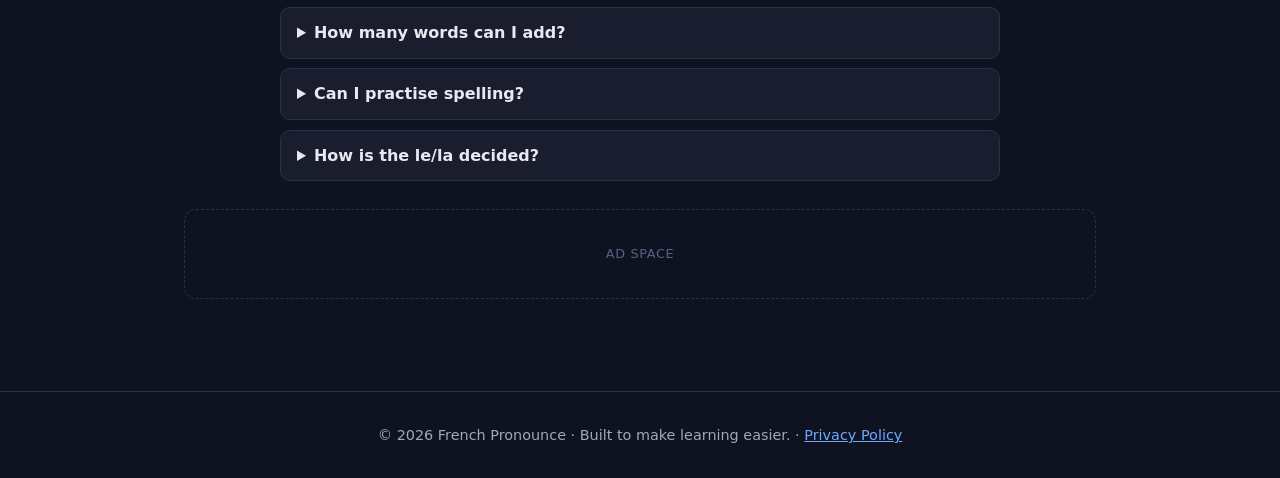
==== commit 423a03d1: "Flashcards: add built-in 10k-word dictionary for gender + meanings Bundle dict.json (top ~10,000 Fre" ====
--- a/flashcards.html
+++ b/flashcards.html
@@ -82,14 +82,12 @@
     <!-- ===== DECK PANEL ===== -->
     <section id="deckPanel" hidden>
       <div class="fc-toolbar">
+        <button id="restartBtn" class="btn fc-newlist" type="button">＋ New list</button>
         <div class="fc-progress-wrap">
           <span id="progress" class="fc-progress"></span>
           <span id="score" class="fc-score"></span>
         </div>
-        <div class="fc-actions">
-          <button id="shuffleBtn" class="btn btn--ghost" type="button">🔀 Shuffle</button>
-          <button id="restartBtn" class="btn btn--ghost" type="button">New list</button>
-        </div>
+        <button id="shuffleBtn" class="btn btn--ghost" type="button">🔀 Shuffle</button>
       </div>
 
       <div id="translateStatus" class="fc-translate" hidden></div>
@@ -113,8 +111,11 @@
           <span id="cardArticle" class="fc-card__article"></span>
           <span id="cardFrench" class="fc-card__french" lang="fr"></span>
           <span id="cardEnglishSm" class="fc-card__english-sm"></span>
-          <button id="cardSpeak" class="btn btn--ghost" type="button">🔊 Hear it</button>
           <p id="cardFeedback" class="fc-card__feedback"></p>
+          <div class="fc-stage__actions">
+            <button id="cardSpeak" class="btn btn--ghost" type="button">🔊 Hear it</button>
+            <button id="backBtn" class="btn btn--ghost" type="button">↩ Back to spelling</button>
+          </div>
         </div>
       </div>
 
@@ -130,8 +131,9 @@
       <h2>How the French flashcard maker works</h2>
       <p>Paste a list of French words (or upload a <code>.csv</code>), one per line, and press <strong>Create flashcards</strong>. Each card shows the English meaning and asks you to spell the French — type your answer and press Enter (or hit <strong>Reveal</strong>) to see the word, hear it pronounced, and get instant feedback. Then swipe to the next card. Everything runs in your browser and your list is kept only on your device.</p>
 
-      <h2>About the translations</h2>
-      <p>English meanings are filled in automatically using a free translation service, so treat them as a helpful guide rather than a dictionary — machine translation can miss context, and grammatical gender (le/la) is estimated from the word ending. For exact meanings, you can type your own English after each word (for example <span lang="fr">canard</span><code>, duck</code>).</p>
+      <h2>About the meanings &amp; gender</h2>
+      <p>Common words are matched against a built-in dictionary, so their English meaning and gender (le/la) are accurate and instant. Less common words fall back to a free online translator — treat those as a helpful guide rather than a dictionary, since machine translation can miss context, and any gender it can’t confirm is estimated from the word ending (shown in grey with a “?”). For exact meanings you can always type your own English after a word (for example <span lang="fr">canard</span><code>, duck</code>).</p>
+      <p class="fc-credit">Meanings and genders for common words come from <a href="https://www.wiktionary.org/" target="_blank" rel="noopener">Wiktionary</a> (via <a href="https://kaikki.org/" target="_blank" rel="noopener">kaikki.org</a>) and <a href="http://www.lexique.org/" target="_blank" rel="noopener">Lexique</a>, used under <a href="https://creativecommons.org/licenses/by-sa/4.0/" target="_blank" rel="noopener">CC BY-SA</a>.</p>
 
       <h2 id="faq">Frequently asked questions</h2>
       <div class="faq">
@@ -148,8 +150,8 @@
           <p>Yes — spelling is built into every card. You type the French word from its English meaning (and can hear it first). We tell you if you’re correct, and flag when only the accents are off, then reveal the word.</p>
         </details>
         <details>
-          <summary>Why is the le/la sometimes wrong?</summary>
-          <p>Gender is guessed from the word’s ending, which is right most of the time but not always. Include the article yourself (e.g. <span lang="fr">la table</span>) for accuracy.</p>
+          <summary>How is the le/la decided?</summary>
+          <p>Common words use a built-in dictionary, so their gender is accurate. For rarer words not in the dictionary, gender is estimated from the word’s ending (shown in grey with a “?”) — right most of the time but not always. Include the article yourself (e.g. <span lang="fr">la table</span>) for guaranteed accuracy.</p>
         </details>
       </div>
     </section>
--- a/styles.css
+++ b/styles.css
@@ -237,6 +237,7 @@
 }
 .prose p { color: var(--muted); }
 .prose [lang="fr"] { color: var(--text); }
+.fc-credit { font-size: 0.82rem; opacity: 0.8; }
 
 .faq { margin-top: 0.75rem; }
 .faq details {
@@ -386,6 +387,15 @@
 .fc-progress-wrap { display: flex; align-items: baseline; gap: 0.85rem; }
 .fc-score { color: var(--muted); font-size: 0.9rem; }
 
+/* "New list" — outlined accent so newcomers can find it, but not so loud
+   it gets clicked by accident instead of the main action. */
+.fc-newlist {
+  background: transparent;
+  color: var(--accent);
+  border: 1px solid var(--accent);
+}
+.fc-newlist:hover { background: var(--surface-2); border-color: var(--accent); }
+
 /* The card: one box that swaps between a question and answer stage */
 .fc-card {
   max-width: 480px;
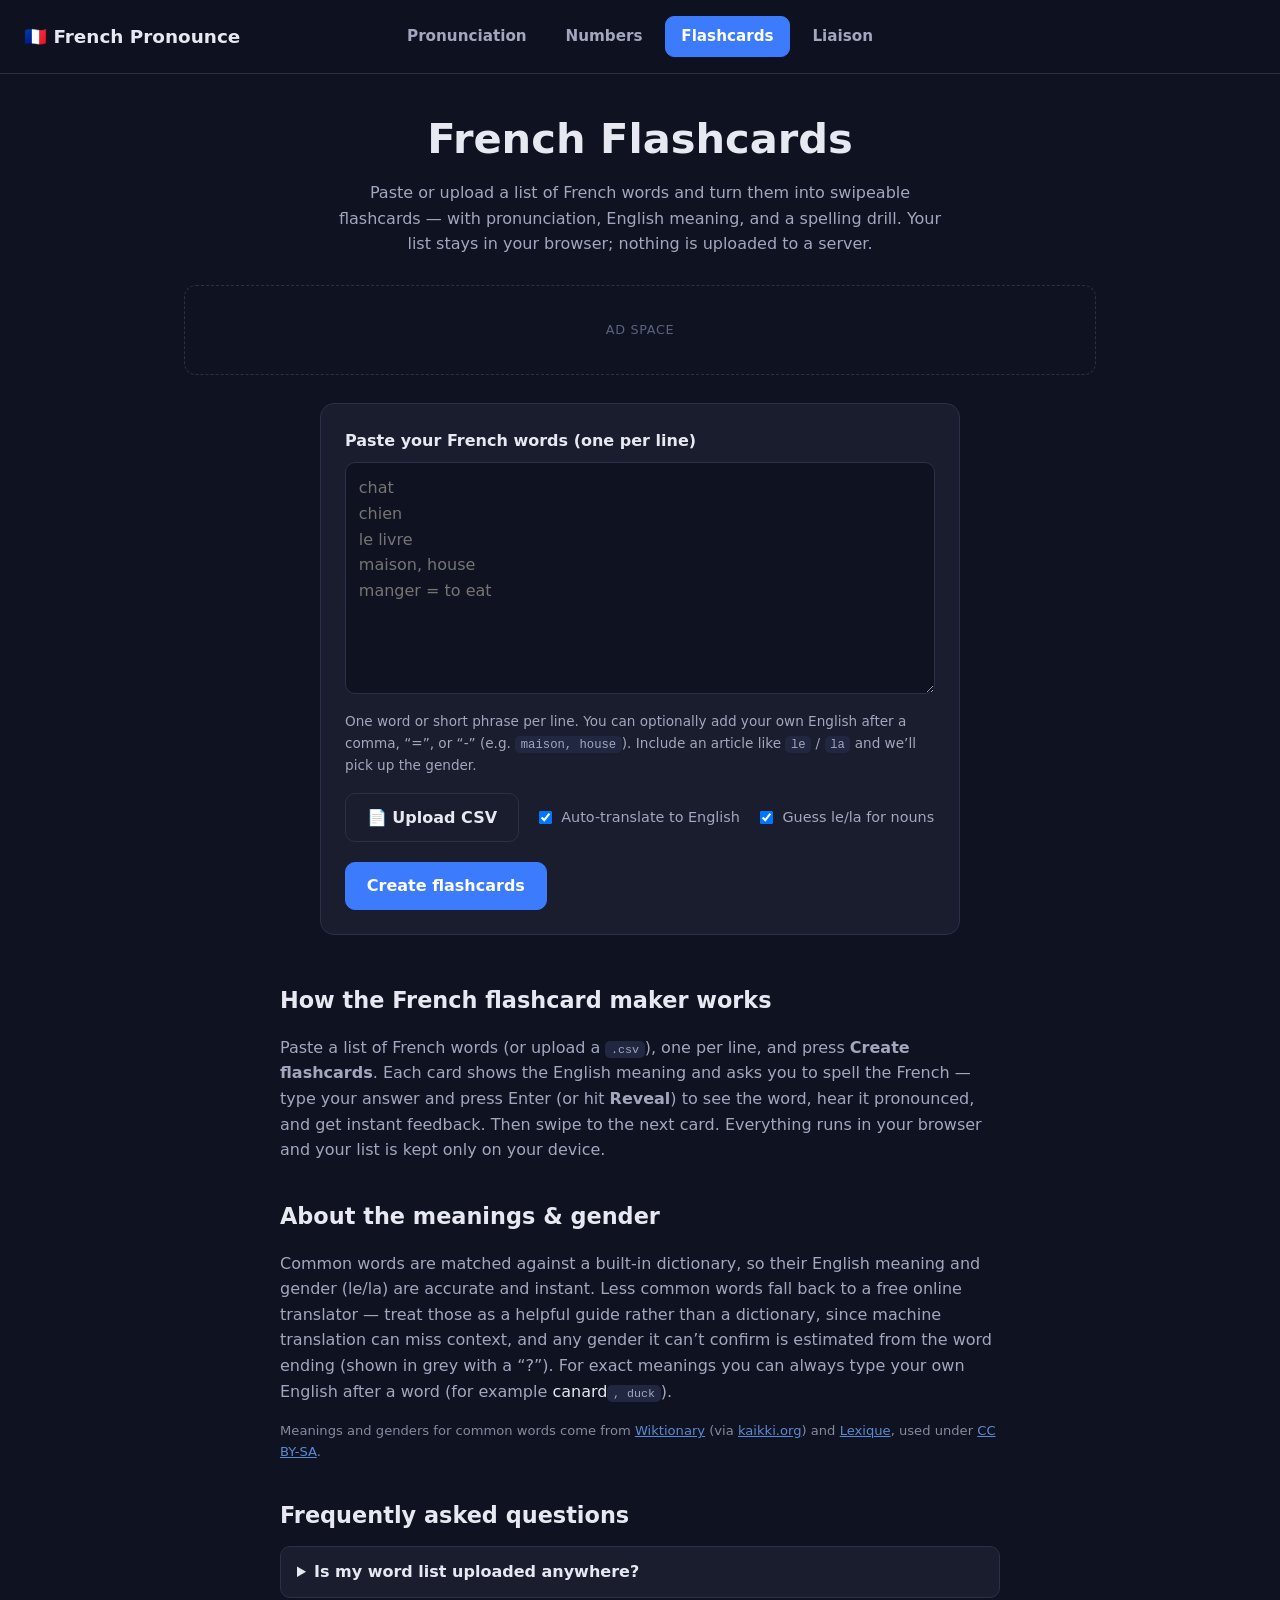
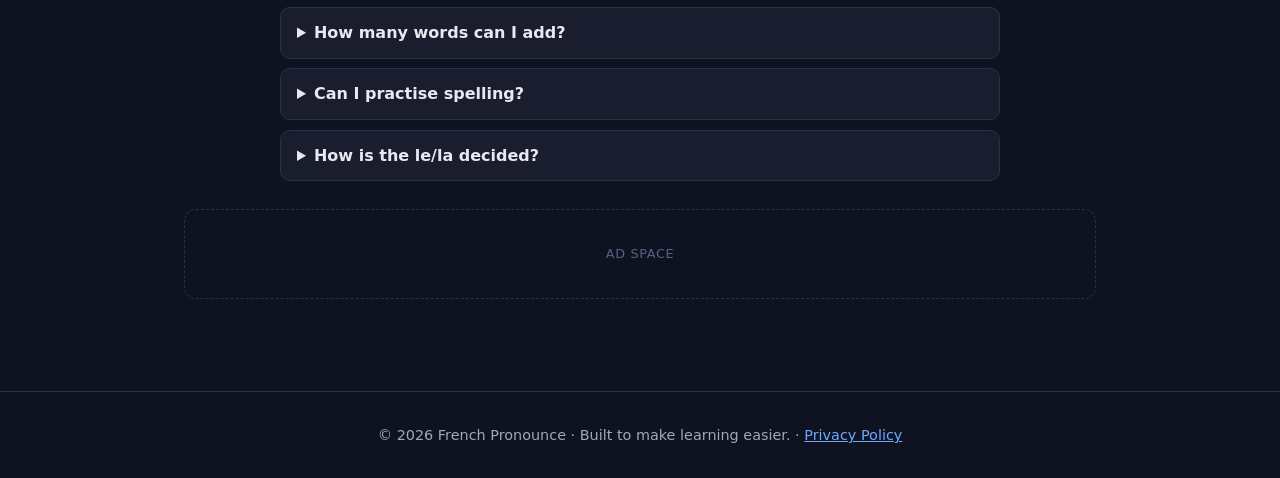
==== commit adf44102: "Add Liaison & linking page New /liaison.html covering French liaison, enchaînement, elision, and the" ====
--- a/flashcards.html
+++ b/flashcards.html
@@ -36,6 +36,7 @@
       <a href="/">Pronunciation</a>
       <a href="/numbers.html">Numbers</a>
       <a href="/flashcards.html" class="active">Flashcards</a>
+      <a href="/liaison.html">Liaison</a>
     </div>
   </nav>
 
--- a/styles.css
+++ b/styles.css
@@ -165,6 +165,9 @@
 .tile__grapheme { font-size: 1.6rem; font-weight: 700; line-height: 1.1; }
 .tile__ipa { color: var(--accent); font-size: 0.95rem; }
 .tile__hint { color: var(--muted); font-size: 0.85rem; }
+/* Liaison examples: green = links, red = never link */
+.tile--no .tile__ipa { color: #ff9a9a; }
+.tile--no .tile__grapheme { color: var(--muted); }
 
 /* The two play buttons inside a combo tile */
 .tile__actions {
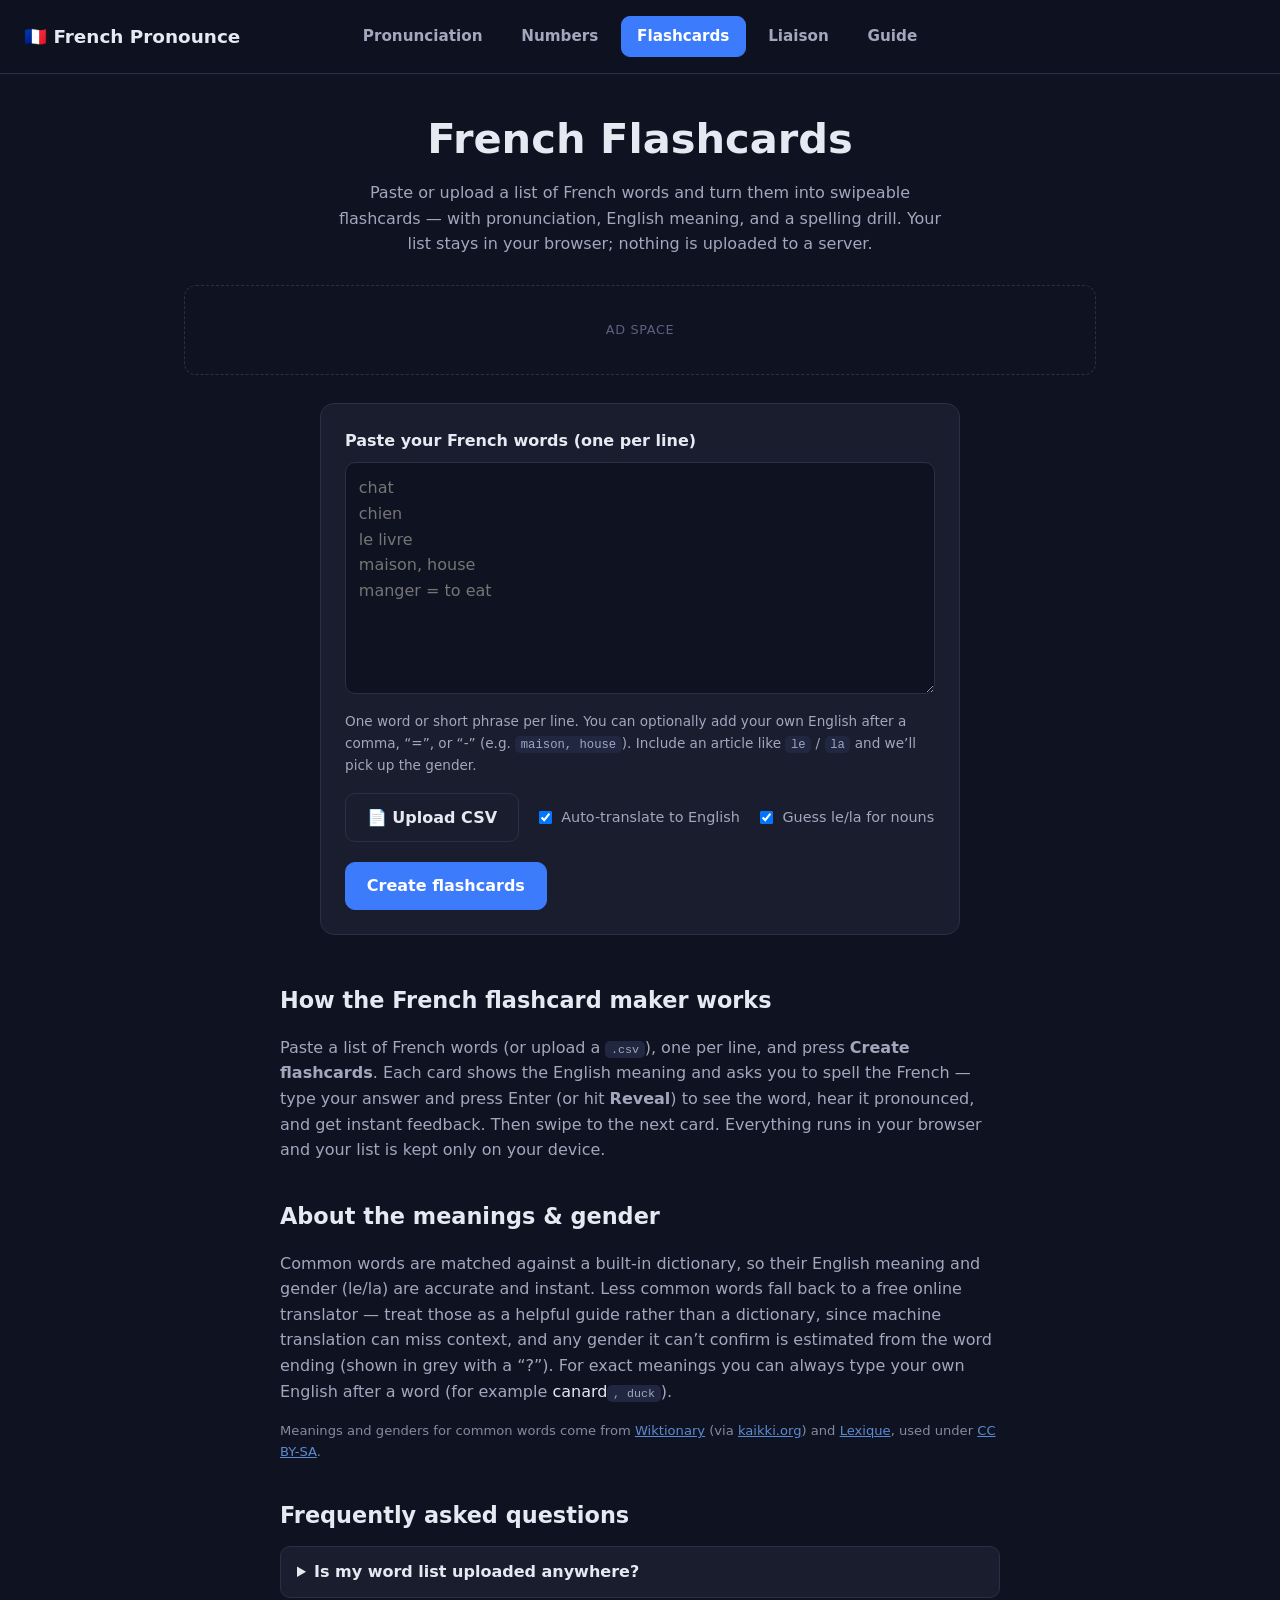
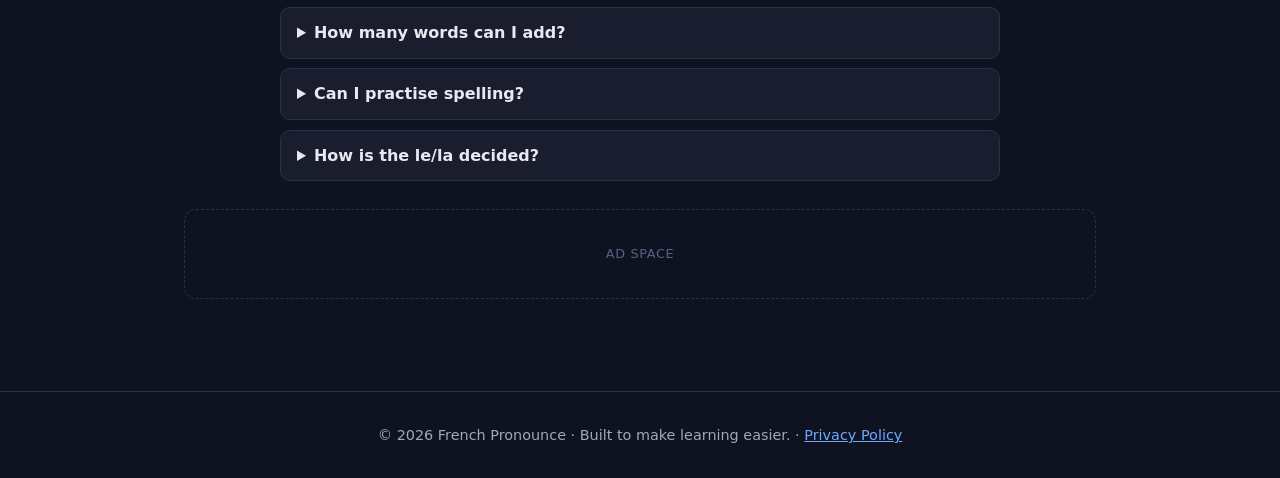
==== commit e230b94c: "Add "Learn French on your own (A1–B1)" guide page New long-form article at /learn-french-on-your-own" ====
--- a/flashcards.html
+++ b/flashcards.html
@@ -37,6 +37,7 @@
       <a href="/numbers.html">Numbers</a>
       <a href="/flashcards.html" class="active">Flashcards</a>
       <a href="/liaison.html">Liaison</a>
+      <a href="/learn-french-on-your-own.html">Guide</a>
     </div>
   </nav>
 
--- a/styles.css
+++ b/styles.css
@@ -169,6 +169,62 @@
 .tile--no .tile__ipa { color: #ff9a9a; }
 .tile--no .tile__grapheme { color: var(--muted); }
 
+/* Highlighted rule callout (rules first, exceptions clearly marked) */
+.rule {
+  max-width: 760px;
+  margin: 0 auto 1.5rem;
+  padding: 0.9rem 1.15rem;
+  background: rgba(61, 123, 253, 0.12);
+  border: 1px solid var(--accent-strong);
+  border-left: 4px solid var(--accent-strong);
+  border-radius: 10px;
+}
+.rule__tag {
+  display: inline-block;
+  font-size: 0.72rem;
+  font-weight: 700;
+  letter-spacing: 0.08em;
+  text-transform: uppercase;
+  color: var(--accent);
+  margin-bottom: 0.3rem;
+}
+.rule p { margin: 0; color: var(--muted); }
+.rule strong { color: var(--text); }
+.rule--exception {
+  background: rgba(255, 154, 154, 0.10);
+  border-color: #a85454;
+  border-left-color: #ff9a9a;
+}
+.rule--exception .rule__tag { color: #ff9a9a; }
+
+/* ===========================================================
+   Article / long-form guide
+   =========================================================== */
+.article { max-width: 820px; margin: 0 auto; }
+.article h1 { font-size: clamp(1.7rem, 4vw, 2.4rem); line-height: 1.2; margin: 0 0 1rem; }
+.article h2 { font-size: 1.5rem; margin: 2.25rem 0 0.6rem; }
+.article h3 { font-size: 1.15rem; margin: 1.5rem 0 0.4rem; }
+.article h4 { font-size: 1.02rem; margin: 1.25rem 0 0.35rem; color: var(--text); }
+.article p, .article li { color: var(--muted); }
+.article a { color: var(--accent); }
+.article strong { color: var(--text); }
+.article ul, .article ol { padding-left: 1.25rem; }
+.article li { margin: 0.25rem 0; }
+.article blockquote {
+  margin: 1.25rem 0;
+  padding: 0.75rem 1rem;
+  border-left: 3px solid var(--accent-strong);
+  background: var(--surface);
+  border-radius: 0 10px 10px 0;
+  color: var(--muted);
+}
+.article blockquote p { margin: 0; }
+.table-wrap { overflow-x: auto; margin: 1rem 0; }
+.article table { border-collapse: collapse; width: 100%; font-size: 0.9rem; min-width: 520px; }
+.article th, .article td { border: 1px solid var(--border); padding: 0.5rem 0.7rem; text-align: left; }
+.article th { background: var(--surface-2); color: var(--text); }
+.article td { color: var(--muted); }
+
 /* The two play buttons inside a combo tile */
 .tile__actions {
   display: flex;
@@ -272,7 +328,7 @@
 
 /* Links inside prose content */
 .prose a { color: var(--accent); }
-.nav__links { display: flex; gap: 0.4rem; }
+.nav__links { display: flex; flex-wrap: wrap; justify-content: center; gap: 0.4rem; }
 .nav__links a {
   color: var(--muted);
   text-decoration: none;
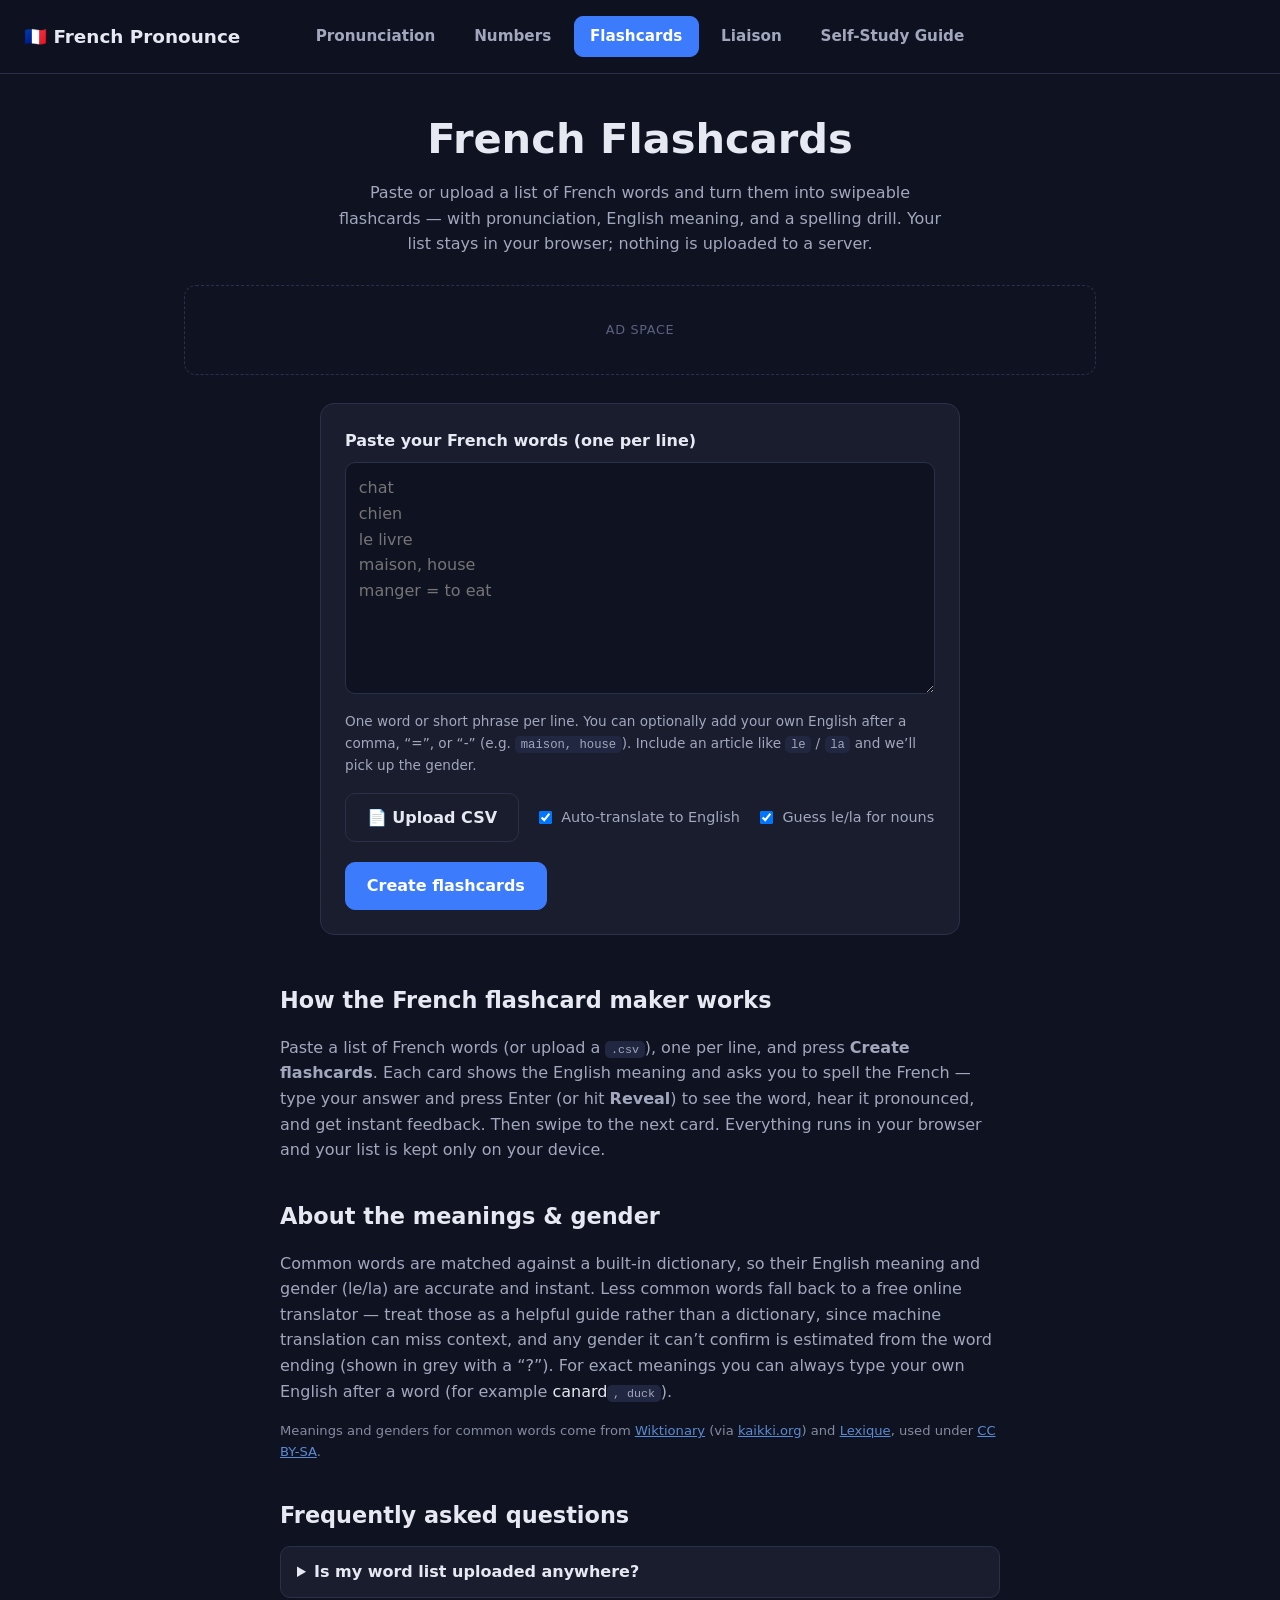
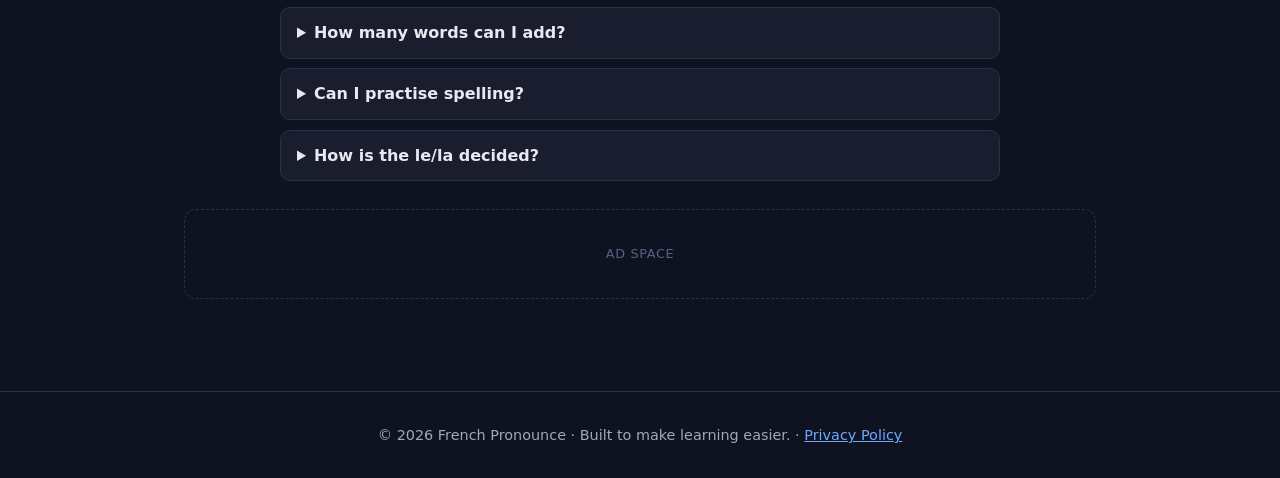
==== commit 1b74770b: "Rename nav label "Guide" to "Self-Study Guide" Co-Authored-By: Claude Opus 4.8 <noreply@anthropic.co" ====
--- a/flashcards.html
+++ b/flashcards.html
@@ -37,7 +37,7 @@
       <a href="/numbers.html">Numbers</a>
       <a href="/flashcards.html" class="active">Flashcards</a>
       <a href="/liaison.html">Liaison</a>
-      <a href="/learn-french-on-your-own.html">Guide</a>
+      <a href="/learn-french-on-your-own.html">Self-Study Guide</a>
     </div>
   </nav>
 
